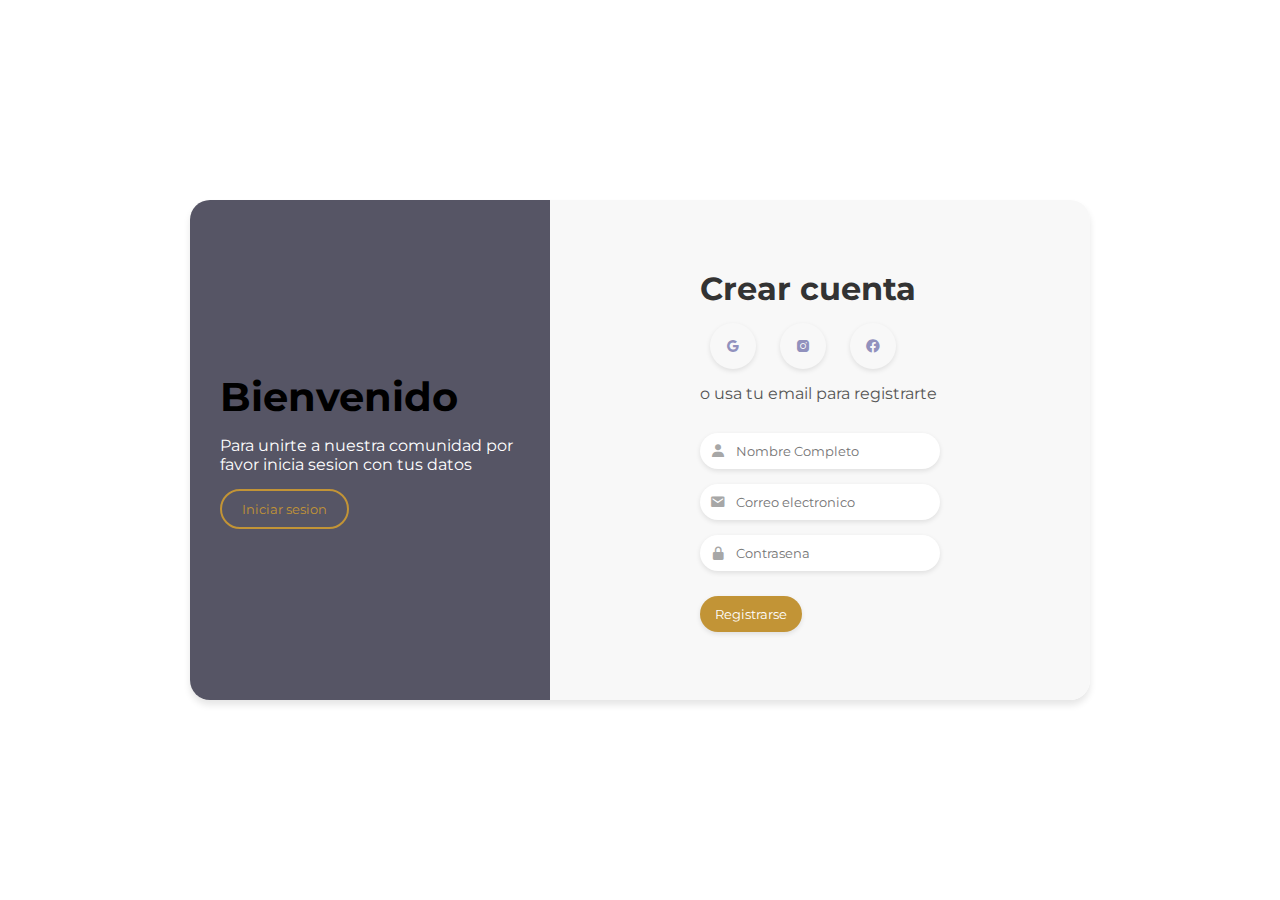
==== index.html @ b287582c "La pagina de inicio" ====
<!DOCTYPE html>
<html lang="en">
<head>
	<meta charset="UTF-8">
	<meta name="viewport" content="width=device-width, initial-scale=1.0">
	<!-- <meta name="description" content="Esta es una descripción de la página web. Proporciona una breve reseña del contenido y propósito de la página."> -->
	<link rel="preconnect" href="https://fonts.googleapis.com">
	<link rel="preconnect" href="https://fonts.gstatic.com" crossorigin>
	<link href='https://unpkg.com/boxicons@2.1.4/css/boxicons.min.css' rel='stylesheet'>
	<link href="https://fonts.googleapis.com/css2?family=Montserrat:ital,wght@0,100..900;1,100..900&display=swap" rel="stylesheet">
	<link rel="stylesheet" href="styles.css">
	<title>LUCY</title>
	
</head>
<body>
	<div class="container_form">
		<div class="information">
			<div class="info_childs">
				<h2>Bienvenido</h2>
				<p>Para unirte a nuestra comunidad por favor inicia sesion con tus datos</p>
				<input type="button" value="Iniciar sesion">
			</div>
		</div>
		<div class="form_information">
			<div class="form_information_childs">
				<h2>Crear cuenta</h2>
				<div class="icons">
					<i class='bx bxl-google'></i>
					<i class='bx bxl-instagram-alt' ></i>
					<i class='bx bxl-facebook-circle'></i>
				</div>
				<p>o usa tu email para registrarte</p>
				<form class="form">
					<label>
						<i class='bx bxs-user'></i>
						<input type="text" placeholder="Nombre Completo">
					</label>
					<label>
						<i class='bx bxs-envelope'></i>
						<input type="email" placeholder="Correo electronico">
					</label>
					<label>
						<i class='bx bxs-lock-alt'></i>
						<input type="password" placeholder="Contrasena">
					</label>
					<input type="submit" value="Registrarse">
				</form>
			</div>
		</div>
	</div>
</body>
</html>
---- styles.css ----
* {
	padding: 0;
	margin: 0;
	box-sizing: border-box;
	font-family: "Montserrat", sans-serif;
}

body {
	display: flex;
	align-items: center;
	justify-content: center;
	height: 100vh;
	background-image: url(./img/vecteezy_sport-car-on-black-background-illustration_22862529.jpg);
	background-size: cover;
}

.container_form {
	display: flex;
	border-radius: 20px;
	box-shadow: 0 5px 7px rgba(0, 0, 0, .1);
	height: 500px;
	max-width: 900px;
	transition: all 1s ease;
	margin: 10px;
}

.information {
	width: 40%;
	display: flex;
	align-items: center;
	background-color: #565565;
	border-top-left-radius: 20px;
	border-bottom-left-radius: 20px;
}

.info_childs {
	width: 100%;
	padding: 0 30px;
}

.info_childs h2 {
	font-size: 2.5rem;
}

.info_childs p {
	margin: 15px 0;
	color: #fff;
}

.info_childs input {
	background-color: transparent;
	outline: none;
	border: solid 2px #c29436;
	border-radius: 20px;
	padding: 10px 20px;
	color: #c29436;
	cursor: pointer;
	transition: background-color .3s ease;
}

.info_childs input:hover {
	background-color: #c29436;
	border: none;
	color: #fff;
	box-shadow: 0 2px 5px rgba(0, 0, 0, .1);
}

.form_information {
	display: flex;
	align-items: center;
	justify-content: center;
	width: 60%;
	background-color: #f8f8f8;
	border-top-right-radius: 20px;
	border-bottom-right-radius: 20px;
}

.form_information_childs {
	padding: 0 30px;
}

.form_information_childs h2 {
	color: #333;
	font-size: 2rem;
}

.form_information_childs p {
	color: #555;
}

.icons {
	margin: 15px 0;
}

.icons i {
	border-radius: 50%;
	padding: 15px;
	margin: 0 10px;
	color: #9191bd;
	transition: background-color .3s ease;
	box-shadow: 0 2px 5px rgba(0, 0, 0, .1);
	cursor: pointer;
}

.icons i:hover {
	background-color: #c29436;
	color: #555;
}

.form {
	margin: 30px 0 0 0;
}

.form label {
	display: flex;
	align-items: center;
	margin-bottom: 15px;
	border-radius: 20px;
	padding: 0 10px;
	background-color: #fff;
	box-shadow: 0 2px 5px rgba(0, 0, 0, .1);
}

.form label input {
	width: 100%;
	padding: 10px;
	border-radius: 20px;
	color: #333;
	background-color: #fff;
	border: none;
	outline: none;
}

.form label i {
	color: #a7a7a7;
}

.form input[type="submit"] {
	background-color:  #c29436;
	color: #fff;
	border-radius: 20px;
	border: none;
	padding: 10px 15px;
	margin-top: 10px;
	box-shadow: 0 2px 5px rgba(0, 0, 0, .1);
}

.form input[type="submit"]:hover {
	background-color: #f8f8f8;
	color: #333;
}
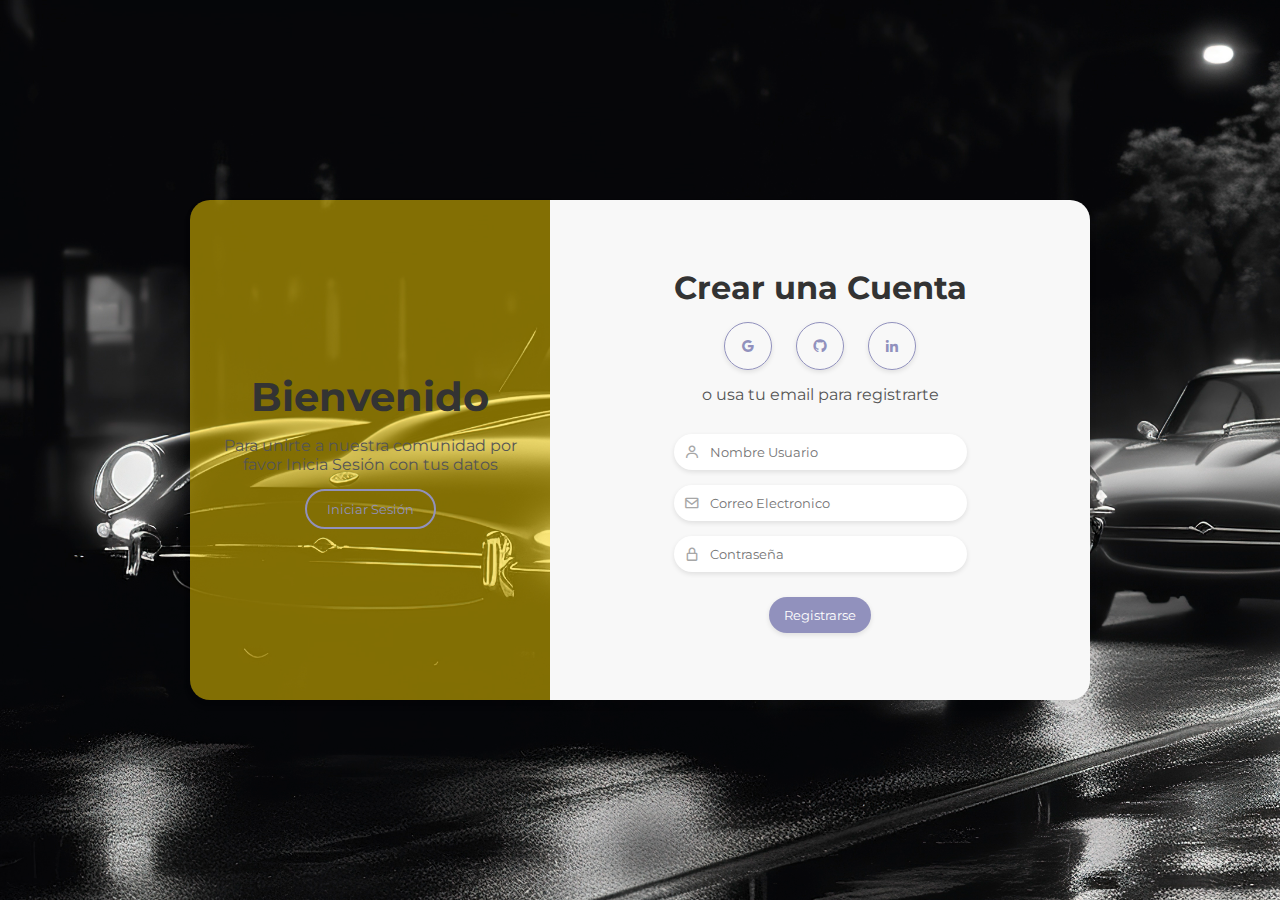
==== commit 4db1570c: "Formando a mi stilo" ====
--- a/index.html
+++ b/index.html
@@ -1,52 +1,102 @@
 <!DOCTYPE html>
 <html lang="en">
 <head>
-	<meta charset="UTF-8">
-	<meta name="viewport" content="width=device-width, initial-scale=1.0">
-	<!-- <meta name="description" content="Esta es una descripción de la página web. Proporciona una breve reseña del contenido y propósito de la página."> -->
-	<link rel="preconnect" href="https://fonts.googleapis.com">
-	<link rel="preconnect" href="https://fonts.gstatic.com" crossorigin>
-	<link href='https://unpkg.com/boxicons@2.1.4/css/boxicons.min.css' rel='stylesheet'>
-	<link href="https://fonts.googleapis.com/css2?family=Montserrat:ital,wght@0,100..900;1,100..900&display=swap" rel="stylesheet">
-	<link rel="stylesheet" href="styles.css">
-	<title>LUCY</title>
-	
+    <meta charset="UTF-8">
+    <meta http-equiv="X-UA-Compatible" content="IE=edge">
+    <meta name="viewport" content="width=device-width, initial-scale=1.0">
+    <link rel="preconnect" href="https://fonts.googleapis.com">
+    <link rel="preconnect" href="https://fonts.gstatic.com" crossorigin>
+    <link href="https://fonts.googleapis.com/css2?family=Montserrat:wght@300;400;500;600;700&display=swap" rel="stylesheet">
+    <link href='https://unpkg.com/boxicons@2.1.4/css/boxicons.min.css' rel='stylesheet'>
+    <link rel="stylesheet" href="styles.css">
+    <title>FORMULARIO DE REGISTRO E INICIO SESIÓN</title>
 </head>
 <body>
-	<div class="container_form">
-		<div class="information">
-			<div class="info_childs">
-				<h2>Bienvenido</h2>
-				<p>Para unirte a nuestra comunidad por favor inicia sesion con tus datos</p>
-				<input type="button" value="Iniciar sesion">
-			</div>
-		</div>
-		<div class="form_information">
-			<div class="form_information_childs">
-				<h2>Crear cuenta</h2>
-				<div class="icons">
-					<i class='bx bxl-google'></i>
-					<i class='bx bxl-instagram-alt' ></i>
-					<i class='bx bxl-facebook-circle'></i>
-				</div>
-				<p>o usa tu email para registrarte</p>
-				<form class="form">
-					<label>
-						<i class='bx bxs-user'></i>
-						<input type="text" placeholder="Nombre Completo">
-					</label>
-					<label>
-						<i class='bx bxs-envelope'></i>
-						<input type="email" placeholder="Correo electronico">
-					</label>
-					<label>
-						<i class='bx bxs-lock-alt'></i>
-						<input type="password" placeholder="Contrasena">
-					</label>
-					<input type="submit" value="Registrarse">
-				</form>
-			</div>
-		</div>
-	</div>
+    <div class="container-form register">
+        <div class="information">
+            <div class="info-childs">
+                <h2>Bienvenido</h2>
+                <p>Para unirte a nuestra comunidad por favor Inicia Sesión con tus datos</p>
+                <input type="button" value="Iniciar Sesión" id="sign-in">
+            </div>
+        </div>
+        <div class="form-information">
+            <div class="form-information-childs">
+                <h2>Crear una Cuenta</h2>
+                <div class="icons">
+                    <i class='bx bxl-google'></i>
+                    <i class='bx bxl-github'></i>
+                    <i class='bx bxl-linkedin' ></i>
+                </div>
+                <p>o usa tu email para registrarte</p>
+                <form class="form form-register" novalidate>
+                    <div>
+                        <label>
+                            <i class='bx bx-user' ></i>
+                            <input type="text" placeholder="Nombre Usuario" name="userName" >
+                        </label>
+                    </div>
+                    <div>
+                        <label >
+                            <i class='bx bx-envelope' ></i>
+                            <input type="email" placeholder="Correo Electronico" name="userEmail" >
+                        </label>
+                    </div>
+                   <div>
+                        <label>
+                            <i class='bx bx-lock-alt' ></i>
+                            <input type="password" placeholder="Contraseña" name="userPassword">
+                        </label>
+                   </div>
+                   
+                    <input type="submit" value="Registrarse">
+                    <div class="alerta-error">Todos los campos son obligatorios</div>
+                    <div class="alerta-exito">Te registraste correctamente</div>
+                </form>
+            </div>
+        </div>
+    </div>
+
+
+    <div class="container-form login hide">
+        <div class="information">
+            <div class="info-childs">
+                <h2>¡¡Bienvenido nuevamente!!</h2>
+                <p>Para unirte a nuestra comunidad por favor Inicia Sesión con tus datos</p>
+                <input type="button" value="Registrarse" id="sign-up">
+            </div>
+        </div>
+        <div class="form-information">
+            <div class="form-information-childs">
+                <h2>Iniciar Sesión</h2>
+                <div class="icons">
+                    <i class='bx bxl-google'></i>
+                    <i class='bx bxl-github'></i>
+                    <i class='bx bxl-linkedin' ></i>
+                </div>
+                <p>o Iniciar Sesión con una cuenta</p>
+                <form class="form form-login"novalidate>
+                    <div>
+                        <label >
+                            <i class='bx bx-envelope' ></i>
+                            <input type="email" placeholder="Correo Electronico" name="userPassword">
+                        </label>
+                    </div>
+                    <div>
+                        <label>
+                            <i class='bx bx-lock-alt' ></i>
+                            <input type="password" placeholder="Contraseña" name="userPassword">
+                        </label>
+                    </div>
+                    <input type="submit" value="Iniciar Sesión">
+                    <div class="alerta-error">Todos los campos son obligatorios</div>
+                    <div class="alerta-exito">Te registraste correctamente</div>
+                </form>
+            </div>
+        </div>
+    </div>
+    <script src="js/script.js"></script>
+    <script src="js/register.js"></script>
+    <script src="js/login.js"></script>
 </body>
 </html>--- a/styles.css
+++ b/styles.css
@@ -1,151 +1,233 @@
 * {
-	padding: 0;
-	margin: 0;
-	box-sizing: border-box;
-	font-family: "Montserrat", sans-serif;
+  padding: 0;
+  margin: 0;
+  box-sizing: border-box;
+  font-family: 'Montserrat', sans-serif;
 }
 
 body {
-	display: flex;
-	align-items: center;
-	justify-content: center;
-	height: 100vh;
-	background-image: url(./img/vecteezy_sport-car-on-black-background-illustration_22862529.jpg);
-	background-size: cover;
-}
-
-.container_form {
-	display: flex;
-	border-radius: 20px;
-	box-shadow: 0 5px 7px rgba(0, 0, 0, .1);
-	height: 500px;
-	max-width: 900px;
-	transition: all 1s ease;
-	margin: 10px;
+    display: flex;
+    align-items: center;
+    justify-content: center;
+    height: 100vh;
+    background-image: url(img/vecteezy_a-white-vintage-classic-car-race-speed-elegance-theme_24483595.jpg);
+    background-size: cover;
+}
+
+.container-form {
+  display: flex;
+  border-radius: 20px;
+  box-shadow: 0 5px 7px rgba(0, 0, 0, .1);
+  height: 500px;
+  max-width: 900px;
+  transition: all 1s ease;
+  margin: 10px;
 }
 
 .information {
-	width: 40%;
-	display: flex;
-	align-items: center;
-	background-color: #565565;
-	border-top-left-radius: 20px;
-	border-bottom-left-radius: 20px;
-}
-
-.info_childs {
-	width: 100%;
-	padding: 0 30px;
-}
-
-.info_childs h2 {
-	font-size: 2.5rem;
-}
-
-.info_childs p {
-	margin: 15px 0;
-	color: #fff;
-}
-
-.info_childs input {
-	background-color: transparent;
-	outline: none;
-	border: solid 2px #c29436;
-	border-radius: 20px;
-	padding: 10px 20px;
-	color: #c29436;
-	cursor: pointer;
-	transition: background-color .3s ease;
-}
-
-.info_childs input:hover {
-	background-color: #c29436;
-	border: none;
-	color: #fff;
-	box-shadow: 0 2px 5px rgba(0, 0, 0, .1);
-}
-
-.form_information {
-	display: flex;
-	align-items: center;
-	justify-content: center;
-	width: 60%;
-	background-color: #f8f8f8;
-	border-top-right-radius: 20px;
-	border-bottom-right-radius: 20px;
-}
-
-.form_information_childs {
-	padding: 0 30px;
-}
-
-.form_information_childs h2 {
-	color: #333;
-	font-size: 2rem;
-}
-
-.form_information_childs p {
-	color: #555;
+  width: 40%;
+  display: flex;
+  align-items: center;
+  text-align: center;
+  background-color: rgba(255, 215, 0, 0.5); /* Золотий колір з прозорістю 50% */
+  box-shadow: 0 2px 5px rgba(0, 0, 0, 0.1);
+  border-top-left-radius: 20px;
+  border-bottom-left-radius: 20px;
+}
+
+
+.info-childs {
+  width: 100%;
+  padding: 0 30px;
+}
+
+.info-childs h2 {
+  font-size: 2.5rem;
+  color: #333;
+}
+
+.info-childs p {
+  margin: 15px 0 ;
+  color: #555;
+}
+
+.info-childs input {
+  background-color: transparent;
+  outline: none;
+  border: solid 2px #9191bd;
+  border-radius: 20px;
+  padding: 10px 20px;
+  color: #9191bd;
+  cursor: pointer;
+  transition: background-color .3s ease;
+}
+
+.info-childs input:hover {
+  background-color: #9191bd;
+  border: none;
+  color: #fff;
+  box-shadow: 0 2px 5px rgba(0, 0, 0, .1);
+}
+
+.form-information {
+  display: flex;
+  align-items: center;
+  justify-content: center;
+  width: 60%;
+  text-align: center;
+  background-color: #f8f8f8;
+  border-top-right-radius: 20px;
+  border-bottom-right-radius: 20px;
+}
+
+.form-information-childs {
+  padding: 0 30px;
+}
+
+.form-information-childs h2 {
+  color: #333;
+  font-size: 2rem;
+}
+
+.form-information-childs p {
+  color: #555;
 }
 
 .icons {
-	margin: 15px 0;
+  margin: 15px 0;
 }
 
 .icons i {
-	border-radius: 50%;
-	padding: 15px;
-	margin: 0 10px;
-	color: #9191bd;
-	transition: background-color .3s ease;
-	box-shadow: 0 2px 5px rgba(0, 0, 0, .1);
-	cursor: pointer;
+  border-radius: 50%;
+  padding: 15px;
+  cursor: pointer;
+  margin: 0 10px;
+  color: #9191bd;
+  border: solid thin #9191bd;
+  transition: background-color 0.3s ease;
+  box-shadow: 0 2px 5px rgba(0, 0, 0, .1);
 }
 
 .icons i:hover {
-	background-color: #c29436;
-	color: #555;
+  background-color: #c7c7f3;
+  color: #fff;
 }
 
 .form {
-	margin: 30px 0 0 0;
+  margin: 30px 0 0 0;
 }
 
 .form label {
-	display: flex;
-	align-items: center;
-	margin-bottom: 15px;
-	border-radius: 20px;
-	padding: 0 10px;
-	background-color: #fff;
-	box-shadow: 0 2px 5px rgba(0, 0, 0, .1);
+  display: flex;
+  align-items: center;
+  margin-bottom: 15px;
+  border-radius: 20px;
+  padding: 0 10px;
+  background-color: #fff;
+  box-shadow: 0 2px 5px rgba(0, 0, 0, .1);
 }
 
 .form label input {
-	width: 100%;
-	padding: 10px;
-	border-radius: 20px;
-	color: #333;
-	background-color: #fff;
-	border: none;
-	outline: none;
+  width: 100%;
+  padding: 10px;
+  background-color: #fff;
+  border: none;
+  outline: none;
+  border-radius: 20px;
+  color: #333;
 }
 
 .form label i {
-	color: #a7a7a7;
+  color: #a7a7a7;
 }
 
 .form input[type="submit"] {
-	background-color:  #c29436;
-	color: #fff;
-	border-radius: 20px;
-	border: none;
-	padding: 10px 15px;
-	margin-top: 10px;
-	box-shadow: 0 2px 5px rgba(0, 0, 0, .1);
+  background-color: #9191bd;
+  color: #fff;
+  border-radius: 20px;
+  border: none;
+  padding: 10px 15px;
+  cursor: pointer;
+  margin-top: 10px;
+  box-shadow: 0 2px 5px rgba(0, 0, 0, .1);
 }
 
 .form input[type="submit"]:hover {
-	background-color: #f8f8f8;
-	color: #333;
+  background-color: #7a7a9a;
+}
+
+.hide {
+  position: absolute;
+  transform: translateY(-300%);
+}
+
+/*PERSONALIZACION DE MIS ALERTAS Y MENSAJES */
+.form div .alerta {
+  width: 290px;
+  text-align: left;
+  border-radius: 7px;
+  margin-bottom: 10px;
+  font-size: .8rem;
+}
+
+.form > .alerta-error,
+.form > .alerta-exito {
+  display: none;
+}
+
+.form .alertaError {
+  display: block;
+  background-color: #F66060;
+  padding: .5rem 1rem;
+  margin-top: 10px;
+  font-weight: 500;
+  font-size: .8rem;
+}
+
+.form .alertaExito {
+  display: block;
+  background-color: #0ca828;
+  padding: .5rem 1rem;
+  margin-top: 10px;
+  font-weight: 500;
+  font-size: .8rem;
+}
+
+.form .error {
+  outline: solid 2px #9d2222;
+}
+
+/*RESPONSIVE FORM*/
+
+@media screen and (max-width:750px) {
+  html {
+    font-size: 12px;
+  }
+}
+
+@media screen and (max-width:580px) {
+  html {
+    font-size: 15px;
+  }
+
+  .container-form {
+    height: auto;
+    flex-direction: column;
+  }
+
+  .information {
+    width: 100%;
+    padding: 20px;
+    border-top-left-radius: 20px;
+    border-top-right-radius: 20px;
+    border-bottom-left-radius: 0px;
+    border-bottom-right-radius: 0;
+  }
+
+  .form-information {
+    width: 100%;
+    padding: 20px;
+    border-bottom-left-radius: 20px;
+    border-top-right-radius: 0;
+  }
 }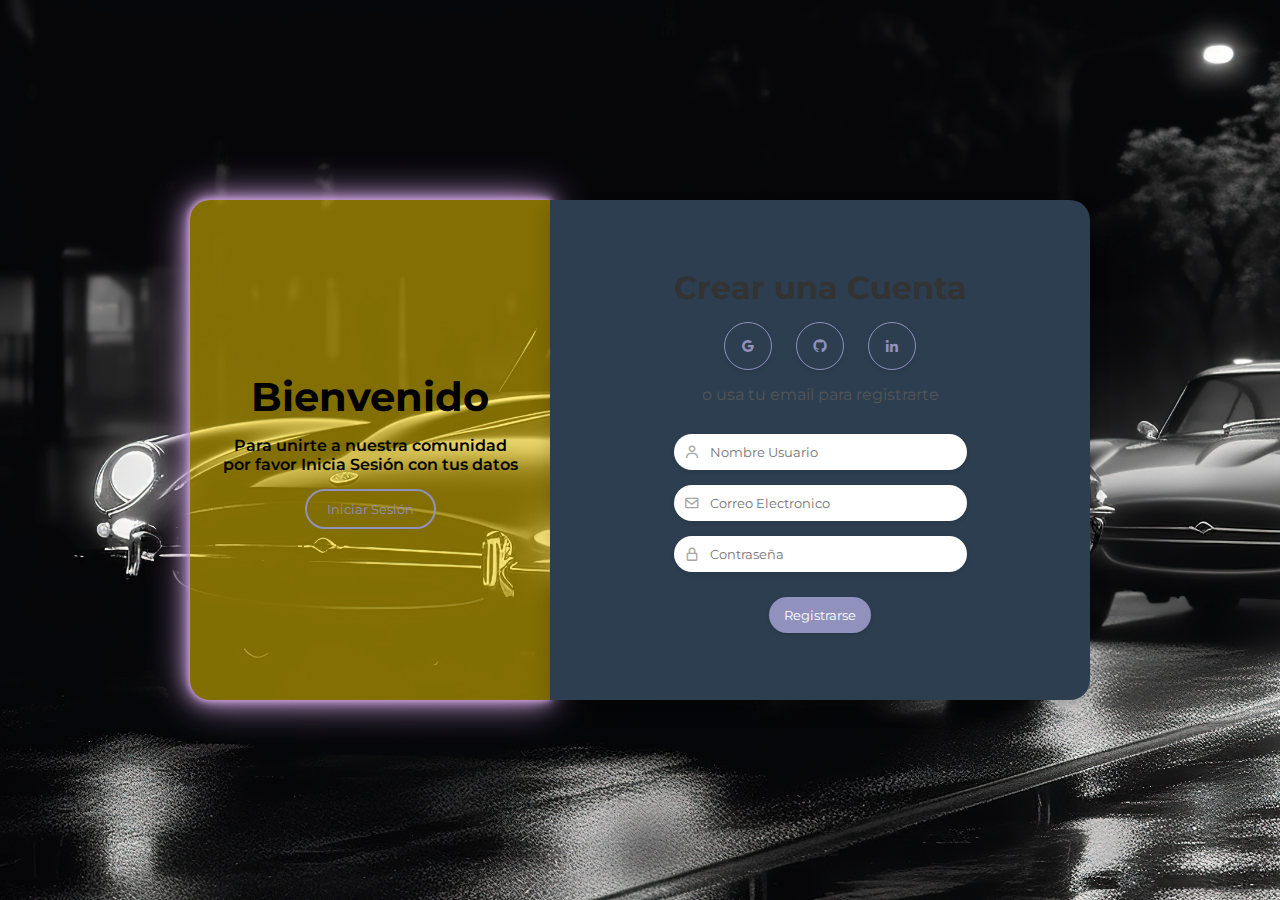
==== commit e5d3cfca: "Formando a mi stilo" ====
--- a/index.html
+++ b/index.html
@@ -9,7 +9,7 @@
     <link href="https://fonts.googleapis.com/css2?family=Montserrat:wght@300;400;500;600;700&display=swap" rel="stylesheet">
     <link href='https://unpkg.com/boxicons@2.1.4/css/boxicons.min.css' rel='stylesheet'>
     <link rel="stylesheet" href="styles.css">
-    <title>FORMULARIO DE REGISTRO E INICIO SESIÓN</title>
+    <title>LUCY</title>
 </head>
 <body>
     <div class="container-form register">
@@ -17,7 +17,7 @@
             <div class="info-childs">
                 <h2>Bienvenido</h2>
                 <p>Para unirte a nuestra comunidad por favor Inicia Sesión con tus datos</p>
-                <input type="button" value="Iniciar Sesión" id="sign-in">
+                <input  type="button" value="Iniciar Sesión" id="sign-in">
             </div>
         </div>
         <div class="form-information">
--- a/styles.css
+++ b/styles.css
@@ -33,6 +33,11 @@
   box-shadow: 0 2px 5px rgba(0, 0, 0, 0.1);
   border-top-left-radius: 20px;
   border-bottom-left-radius: 20px;
+	transition: background-color 0.3s, transform 0.3s; /* Efecto de transición */
+  box-shadow: 0 0 5px #c39bd3, /* Sombra pequeña */
+              0 0 10px #c39bd3, /* Sombra mediana */
+              0 0 20px #c39bd3, /* Sombra grande */
+              0 0 40px #c39bd3; /* Sombra muy grande */
 }
 
 
@@ -43,12 +48,13 @@
 
 .info-childs h2 {
   font-size: 2.5rem;
-  color: #333;
+  color: #000000;
 }
 
 .info-childs p {
   margin: 15px 0 ;
-  color: #555;
+  color: #000000;
+	font-weight: 600;
 }
 
 .info-childs input {
@@ -75,13 +81,33 @@
   justify-content: center;
   width: 60%;
   text-align: center;
-  background-color: #f8f8f8;
+  background-color: #2c3e50; /* Fondo oscuro elegante */
   border-top-right-radius: 20px;
   border-bottom-right-radius: 20px;
+  padding: 20px;
+  box-shadow: 0 10px 20px rgba(0, 0, 0, 0.2); /* Sombra sutil */
+  color: #ecf0f1;
+	
 }
 
 .form-information-childs {
   padding: 0 30px;
+}
+
+button.login-button {
+  background-color: #c39bd3; /* Color elegante */
+  color: #fff; /* Color del texto blanco */
+  padding: 10px 20px;
+  border: none;
+  border-radius: 30px; /* Bordes más redondeados */
+  font-size: 16px;
+  font-weight: bold;
+  cursor: pointer;
+  transition: background-color 0.3s, transform 0.3s; /* Efecto de transición */
+  box-shadow: 0 0 5px #c39bd3, /* Sombra pequeña */
+              0 0 10px #c39bd3, /* Sombra mediana */
+              0 0 20px #c39bd3, /* Sombra grande */
+              0 0 40px #c39bd3; /* Sombra muy grande */
 }
 
 .form-information-childs h2 {
@@ -222,6 +248,7 @@
     border-top-right-radius: 20px;
     border-bottom-left-radius: 0px;
     border-bottom-right-radius: 0;
+		background-color: rgba(255, 215, 0, 0.3);
   }
 
   .form-information {
